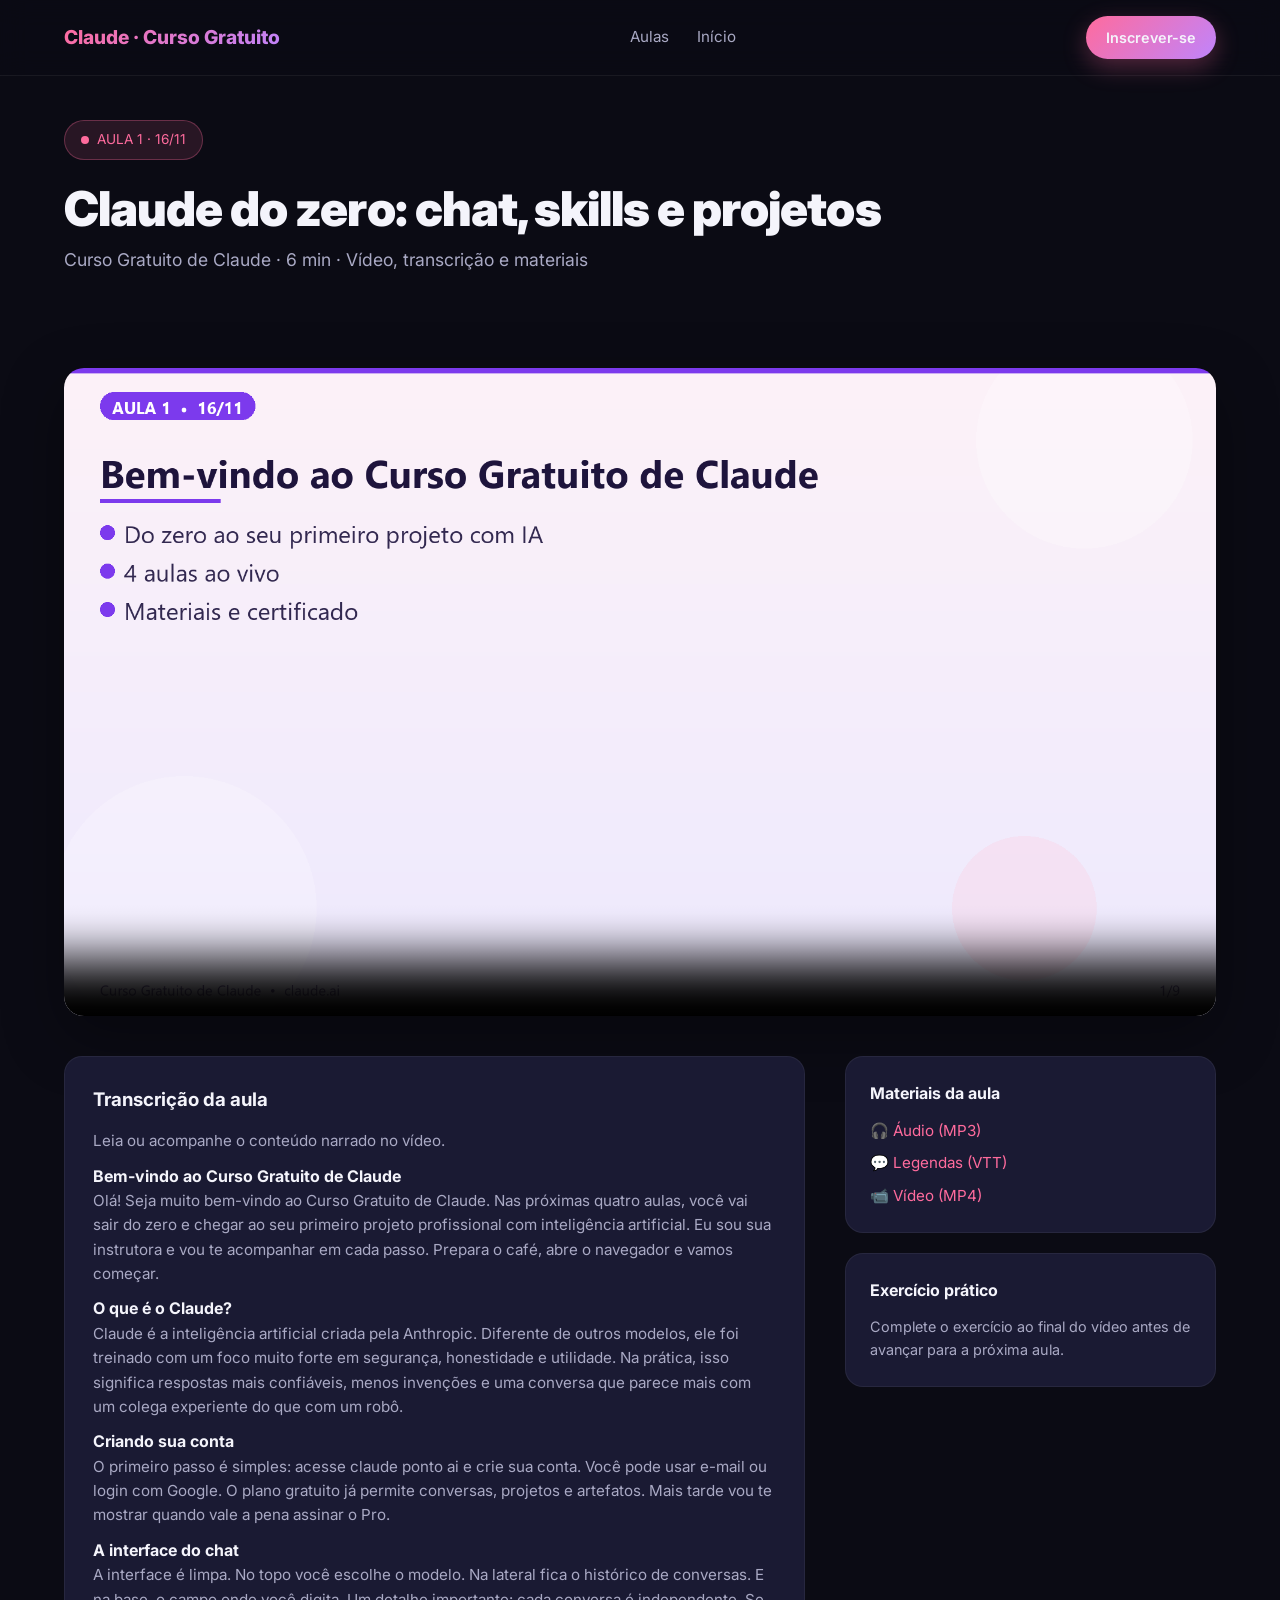
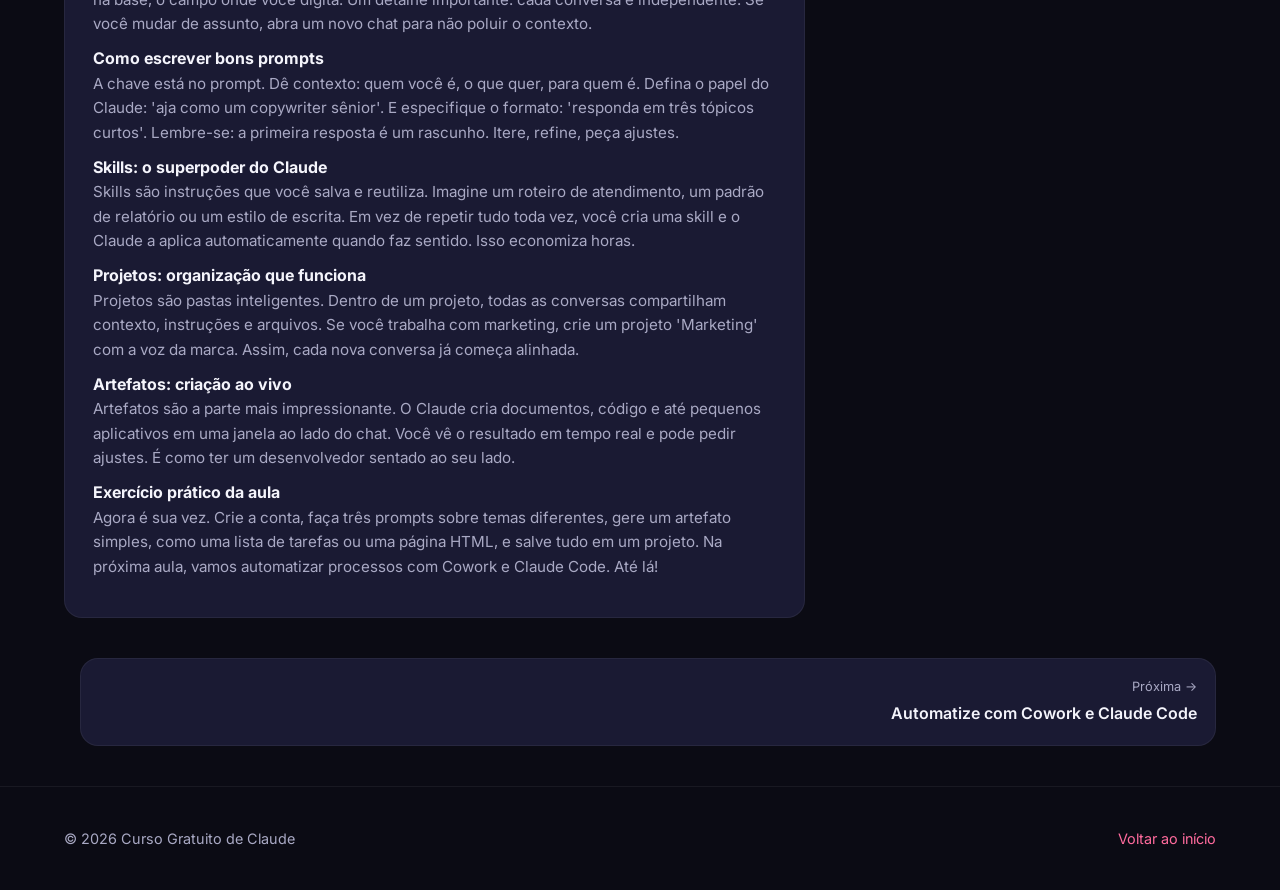
==== aulas/aula-1.html @ dc74bb90 "Curso Gratuito de Claude: site, aulas, videos, audio, legendas" ====
<!DOCTYPE html>
<html lang="pt-BR">
<head>
<meta charset="UTF-8">
<meta name="viewport" content="width=device-width,initial-scale=1">
<title>Aula 1 — Claude do zero: chat, skills e projetos | Curso Gratuito de Claude</title>
<meta name="description" content="Claude do zero: chat, skills e projetos. Aula 1 do Curso Gratuito de Claude.">
<meta name="robots" content="index,follow">
<link rel="canonical" href="https://marcosantoniosantos.github.io/curso-claude/aulas/aula-1.html">
<link rel="preconnect" href="https://fonts.googleapis.com">
<link rel="preconnect" href="https://fonts.gstatic.com" crossorigin>
<link href="https://fonts.googleapis.com/css2?family=Inter:wght@400;500;600;700;800;900&display=swap" rel="stylesheet">
<link rel="stylesheet" href="../assets/css/style.css">
</head>
<body>
<nav>
  <div class="inner">
    <a class="logo" href="../index.html">Claude · Curso Gratuito</a>
    <div class="nav-links">
      <a href="../index.html#aulas">Aulas</a>
      <a href="../index.html">Início</a>
    </div>
    <a class="nav-cta" href="../index.html#inscricao">Inscrever-se</a>
  </div>
</nav>

<section class="aula-hero">
  <div class="container">
    <div class="badge"><span class="dot"></span>AULA 1 · 16/11</div>
    <h1>Claude do zero: chat, skills e projetos</h1>
    <p class="sub">Curso Gratuito de Claude · 6 min · Vídeo, transcrição e materiais</p>
  </div>
</section>

<div class="container">
  <div class="player-wrap">
    <video controls preload="metadata" poster="../assets/images/aula-1/slide-00.png">
      <source src="../videos/aula-1.mp4" type="video/mp4">
      <track kind="subtitles" src="../legendas/aula-1.vtt" srclang="pt" label="Português" default>
      Seu navegador não suporta vídeo HTML5.
    </video>
  </div>

  <div class="aula-body">
    <div>
      <div class="transcript">
        <h3>Transcrição da aula</h3>
        <p>Leia ou acompanhe o conteúdo narrado no vídeo.</p>
        <div class='t-slide'><strong>Bem-vindo ao Curso Gratuito de Claude</strong><p>Olá! Seja muito bem-vindo ao Curso Gratuito de Claude. Nas próximas quatro aulas, você vai sair do zero e chegar ao seu primeiro projeto profissional com inteligência artificial. Eu sou sua instrutora e vou te acompanhar em cada passo. Prepara o café, abre o navegador e vamos começar.</p></div>
<div class='t-slide'><strong>O que é o Claude?</strong><p>Claude é a inteligência artificial criada pela Anthropic. Diferente de outros modelos, ele foi treinado com um foco muito forte em segurança, honestidade e utilidade. Na prática, isso significa respostas mais confiáveis, menos invenções e uma conversa que parece mais com um colega experiente do que com um robô.</p></div>
<div class='t-slide'><strong>Criando sua conta</strong><p>O primeiro passo é simples: acesse claude ponto ai e crie sua conta. Você pode usar e-mail ou login com Google. O plano gratuito já permite conversas, projetos e artefatos. Mais tarde vou te mostrar quando vale a pena assinar o Pro.</p></div>
<div class='t-slide'><strong>A interface do chat</strong><p>A interface é limpa. No topo você escolhe o modelo. Na lateral fica o histórico de conversas. E na base, o campo onde você digita. Um detalhe importante: cada conversa é independente. Se você mudar de assunto, abra um novo chat para não poluir o contexto.</p></div>
<div class='t-slide'><strong>Como escrever bons prompts</strong><p>A chave está no prompt. Dê contexto: quem você é, o que quer, para quem é. Defina o papel do Claude: 'aja como um copywriter sênior'. E especifique o formato: 'responda em três tópicos curtos'. Lembre-se: a primeira resposta é um rascunho. Itere, refine, peça ajustes.</p></div>
<div class='t-slide'><strong>Skills: o superpoder do Claude</strong><p>Skills são instruções que você salva e reutiliza. Imagine um roteiro de atendimento, um padrão de relatório ou um estilo de escrita. Em vez de repetir tudo toda vez, você cria uma skill e o Claude a aplica automaticamente quando faz sentido. Isso economiza horas.</p></div>
<div class='t-slide'><strong>Projetos: organização que funciona</strong><p>Projetos são pastas inteligentes. Dentro de um projeto, todas as conversas compartilham contexto, instruções e arquivos. Se você trabalha com marketing, crie um projeto 'Marketing' com a voz da marca. Assim, cada nova conversa já começa alinhada.</p></div>
<div class='t-slide'><strong>Artefatos: criação ao vivo</strong><p>Artefatos são a parte mais impressionante. O Claude cria documentos, código e até pequenos aplicativos em uma janela ao lado do chat. Você vê o resultado em tempo real e pode pedir ajustes. É como ter um desenvolvedor sentado ao seu lado.</p></div>
<div class='t-slide'><strong>Exercício prático da aula</strong><p>Agora é sua vez. Crie a conta, faça três prompts sobre temas diferentes, gere um artefato simples, como uma lista de tarefas ou uma página HTML, e salve tudo em um projeto. Na próxima aula, vamos automatizar processos com Cowork e Claude Code. Até lá!</p></div>
      </div>
    </div>
    <aside class="sidebar">
      <div class="card">
        <h4>Materiais da aula</h4>
        <a class="link" href="../audio/aula-1.mp3" download>🎧 Áudio (MP3)</a>
        <a class="link" href="../legendas/aula-1.vtt" download>💬 Legendas (VTT)</a>
        <a class="link" href="../videos/aula-1.mp4" download>📹 Vídeo (MP4)</a>
      </div>
      <div class="card">
        <h4>Exercício prático</h4>
        <p style="color:var(--muted);font-size:.9rem">Complete o exercício ao final do vídeo antes de avançar para a próxima aula.</p>
      </div>
    </aside>
  </div>

  <div class="nav-aulas">
    <div></div>
    <a href="aula-2.html" style="text-align:right"><div class="label">Próxima →</div><div class="title">Automatize com Cowork e Claude Code</div></a>
  </div>
</div>

<footer>
  <div class="container inner">
    <div>© 2026 Curso Gratuito de Claude</div>
    <div><a href="../index.html" style="color:var(--accent)">Voltar ao início</a></div>
  </div>
</footer>
</body>
</html>
---- assets/css/style.css ----
:root{
  --bg:#0b0b14;
  --bg2:#13132a;
  --card:#1a1a33;
  --text:#f4f4fb;
  --muted:#a9a9c4;
  --accent:#ff6b9d;
  --accent2:#c084fc;
  --accent3:#fbbf24;
  --grad:linear-gradient(135deg,#ff6b9d,#c084fc);
  --grad2:linear-gradient(135deg,#fbbf24,#ff6b9d);
  --radius:18px;
  --shadow:0 20px 60px rgba(0,0,0,.35);
}
*{box-sizing:border-box;margin:0;padding:0}
html{scroll-behavior:smooth}
body{
  font-family:'Inter',system-ui,-apple-system,sans-serif;
  background:var(--bg);
  color:var(--text);
  line-height:1.6;
  overflow-x:hidden;
}
a{color:inherit;text-decoration:none}
img,video{max-width:100%;display:block}
.container{max-width:1200px;margin:0 auto;padding:0 24px}

/* Nav */
nav{
  position:fixed;top:0;left:0;right:0;z-index:50;
  backdrop-filter:blur(14px);
  background:rgba(11,11,20,.7);
  border-bottom:1px solid rgba(255,255,255,.06);
}
nav .inner{display:flex;align-items:center;justify-content:space-between;padding:16px 24px;max-width:1200px;margin:0 auto}
.logo{font-weight:800;font-size:1.2rem;background:var(--grad);-webkit-background-clip:text;background-clip:text;color:transparent}
.nav-links{display:flex;gap:28px;font-size:.95rem;color:var(--muted)}
.nav-links a:hover{color:var(--text)}
.nav-cta{background:var(--grad);padding:10px 20px;border-radius:999px;font-weight:600;font-size:.9rem;box-shadow:0 8px 24px rgba(255,107,157,.3)}

/* Hero */
.hero{padding:140px 0 80px;position:relative}
.hero::before{
  content:'';position:absolute;inset:0;
  background:radial-gradient(800px 500px at 20% 10%,rgba(255,107,157,.25),transparent 60%),
            radial-gradient(700px 400px at 80% 30%,rgba(192,132,252,.2),transparent 60%);
  pointer-events:none;
}
.hero-grid{display:grid;grid-template-columns:1.1fr 1fr;gap:60px;align-items:center}
.badge{
  display:inline-flex;align-items:center;gap:8px;
  background:rgba(255,107,157,.12);border:1px solid rgba(255,107,157,.3);
  padding:8px 16px;border-radius:999px;font-size:.85rem;color:var(--accent);
  margin-bottom:24px;
}
.badge .dot{width:8px;height:8px;border-radius:50%;background:var(--accent);animation:pulse 1.6s infinite}
@keyframes pulse{0%,100%{opacity:1;transform:scale(1)}50%{opacity:.5;transform:scale(1.4)}}
h1{font-size:clamp(2.4rem,5vw,4rem);line-height:1.05;font-weight:900;letter-spacing:-.02em;margin-bottom:20px}
h1 .grad{background:var(--grad);-webkit-background-clip:text;background-clip:text;color:transparent}
.hero p{font-size:1.15rem;color:var(--muted);max-width:520px;margin-bottom:32px}
.hero-actions{display:flex;gap:14px;flex-wrap:wrap}
.btn{display:inline-flex;align-items:center;gap:8px;padding:14px 26px;border-radius:999px;font-weight:600;transition:.25s;cursor:pointer;border:none;font-size:1rem}
.btn-primary{background:var(--grad);color:#fff;box-shadow:0 12px 32px rgba(255,107,157,.35)}
.btn-primary:hover{transform:translateY(-2px);box-shadow:0 16px 40px rgba(255,107,157,.45)}
.btn-ghost{background:rgba(255,255,255,.06);border:1px solid rgba(255,255,255,.12);color:var(--text)}
.btn-ghost:hover{background:rgba(255,255,255,.1)}
.hero-card{
  background:linear-gradient(160deg,rgba(255,255,255,.08),rgba(255,255,255,.02));
  border:1px solid rgba(255,255,255,.1);
  border-radius:24px;padding:28px;box-shadow:var(--shadow);position:relative;overflow:hidden;
}
.hero-card .thumb{
  aspect-ratio:16/9;border-radius:14px;background:var(--grad);
  display:flex;align-items:center;justify-content:center;font-size:4rem;margin-bottom:18px;
  position:relative;overflow:hidden;
}
.hero-card .thumb::after{content:'';position:absolute;inset:0;background:linear-gradient(135deg,transparent,rgba(0,0,0,.25))}
.hero-card h3{font-size:1.2rem;margin-bottom:6px}
.hero-card p{color:var(--muted);font-size:.95rem}

/* Stats */
.stats{display:grid;grid-template-columns:repeat(4,1fr);gap:20px;margin:60px 0}
.stat{background:var(--card);border:1px solid rgba(255,255,255,.06);border-radius:var(--radius);padding:24px;text-align:center}
.stat .num{font-size:2.4rem;font-weight:900;background:var(--grad);-webkit-background-clip:text;background-clip:text;color:transparent}
.stat .label{color:var(--muted);font-size:.9rem;margin-top:4px}

/* Section */
section{padding:80px 0}
.section-head{text-align:center;margin-bottom:50px}
.section-head .eyebrow{color:var(--accent);font-weight:600;font-size:.9rem;letter-spacing:.1em;text-transform:uppercase;margin-bottom:10px}
.section-head h2{font-size:clamp(1.8rem,3.5vw,2.8rem);font-weight:800;margin-bottom:14px}
.section-head p{color:var(--muted);max-width:640px;margin:0 auto}

/* Aulas grid */
.aulas-grid{display:grid;grid-template-columns:repeat(2,1fr);gap:24px}
.aula-card{
  background:var(--card);border:1px solid rgba(255,255,255,.06);border-radius:var(--radius);
  padding:28px;transition:.3s;position:relative;overflow:hidden;cursor:pointer;
}
.aula-card:hover{transform:translateY(-6px);border-color:rgba(255,107,157,.4);box-shadow:0 20px 50px rgba(255,107,157,.15)}
.aula-card .num{font-size:.85rem;color:var(--accent);font-weight:700;letter-spacing:.1em;margin-bottom:8px}
.aula-card h3{font-size:1.35rem;font-weight:700;margin-bottom:10px}
.aula-card p{color:var(--muted);font-size:.95rem;margin-bottom:16px}
.aula-card .meta{display:flex;gap:14px;font-size:.85rem;color:var(--muted)}
.aula-card .meta span{display:flex;align-items:center;gap:6px}
.aula-card .arrow{position:absolute;right:24px;bottom:24px;font-size:1.4rem;opacity:.4;transition:.3s}
.aula-card:hover .arrow{opacity:1;transform:translateX(4px)}

/* Features */
.features{display:grid;grid-template-columns:repeat(3,1fr);gap:24px}
.feature{background:var(--card);border:1px solid rgba(255,255,255,.06);border-radius:var(--radius);padding:30px;transition:.3s}
.feature:hover{border-color:rgba(192,132,252,.4)}
.feature .icon{width:52px;height:52px;border-radius:14px;background:var(--grad);display:flex;align-items:center;justify-content:center;font-size:1.5rem;margin-bottom:18px}
.feature h3{font-size:1.15rem;margin-bottom:8px}
.feature p{color:var(--muted);font-size:.95rem}

/* CTA */
.cta{background:linear-gradient(135deg,rgba(255,107,157,.15),rgba(192,132,252,.15));border:1px solid rgba(255,255,255,.1);border-radius:28px;padding:60px;text-align:center;margin:40px 0}
.cta h2{font-size:clamp(1.8rem,3vw,2.6rem);margin-bottom:14px}
.cta p{color:var(--muted);max-width:560px;margin:0 auto 28px}

/* Footer */
footer{padding:40px 0;border-top:1px solid rgba(255,255,255,.06);color:var(--muted);font-size:.9rem}
footer .inner{display:flex;justify-content:space-between;flex-wrap:wrap;gap:16px}

/* Aula page */
.aula-hero{padding:120px 0 40px}
.aula-hero h1{font-size:clamp(2rem,4vw,3rem);margin-bottom:12px}
.aula-hero .sub{color:var(--muted);font-size:1.1rem;margin-bottom:24px}
.player-wrap{background:#000;border-radius:20px;overflow:hidden;box-shadow:var(--shadow);margin:30px 0}
.player-wrap video{width:100%;display:block}
.aula-body{display:grid;grid-template-columns:2fr 1fr;gap:40px;margin:40px 0}
.transcript{background:var(--card);border:1px solid rgba(255,255,255,.06);border-radius:var(--radius);padding:28px}
.transcript h3{margin-bottom:14px}
.transcript p{color:var(--muted);font-size:.95rem;margin-bottom:10px}
.transcript details{margin-top:16px}
.transcript summary{cursor:pointer;color:var(--accent);font-weight:600}
.sidebar{display:flex;flex-direction:column;gap:20px}
.card{background:var(--card);border:1px solid rgba(255,255,255,.06);border-radius:var(--radius);padding:24px}
.card h4{margin-bottom:12px}
.card a.link{display:flex;align-items:center;gap:8px;color:var(--accent);font-size:.95rem;margin-top:8px}
.nav-aulas{display:flex;justify-content:space-between;margin:40px 0;gap:16px}
.nav-aulas a{flex:1;background:var(--card);border:1px solid rgba(255,255,255,.06);border-radius:var(--radius);padding:18px;transition:.3s}
.nav-aulas a:hover{border-color:rgba(255,107,157,.4)}
.nav-aulas .label{font-size:.8rem;color:var(--muted)}
.nav-aulas .title{font-weight:600;margin-top:4px}

@media(max-width:900px){
  .hero-grid{grid-template-columns:1fr}
  .aulas-grid{grid-template-columns:1fr}
  .features{grid-template-columns:1fr}
  .stats{grid-template-columns:repeat(2,1fr)}
  .aula-body{grid-template-columns:1fr}
  .nav-links{display:none}
}
@media(max-width:600px){
  .stats{grid-template-columns:1fr}
  .hero{padding:120px 0 60px}
}
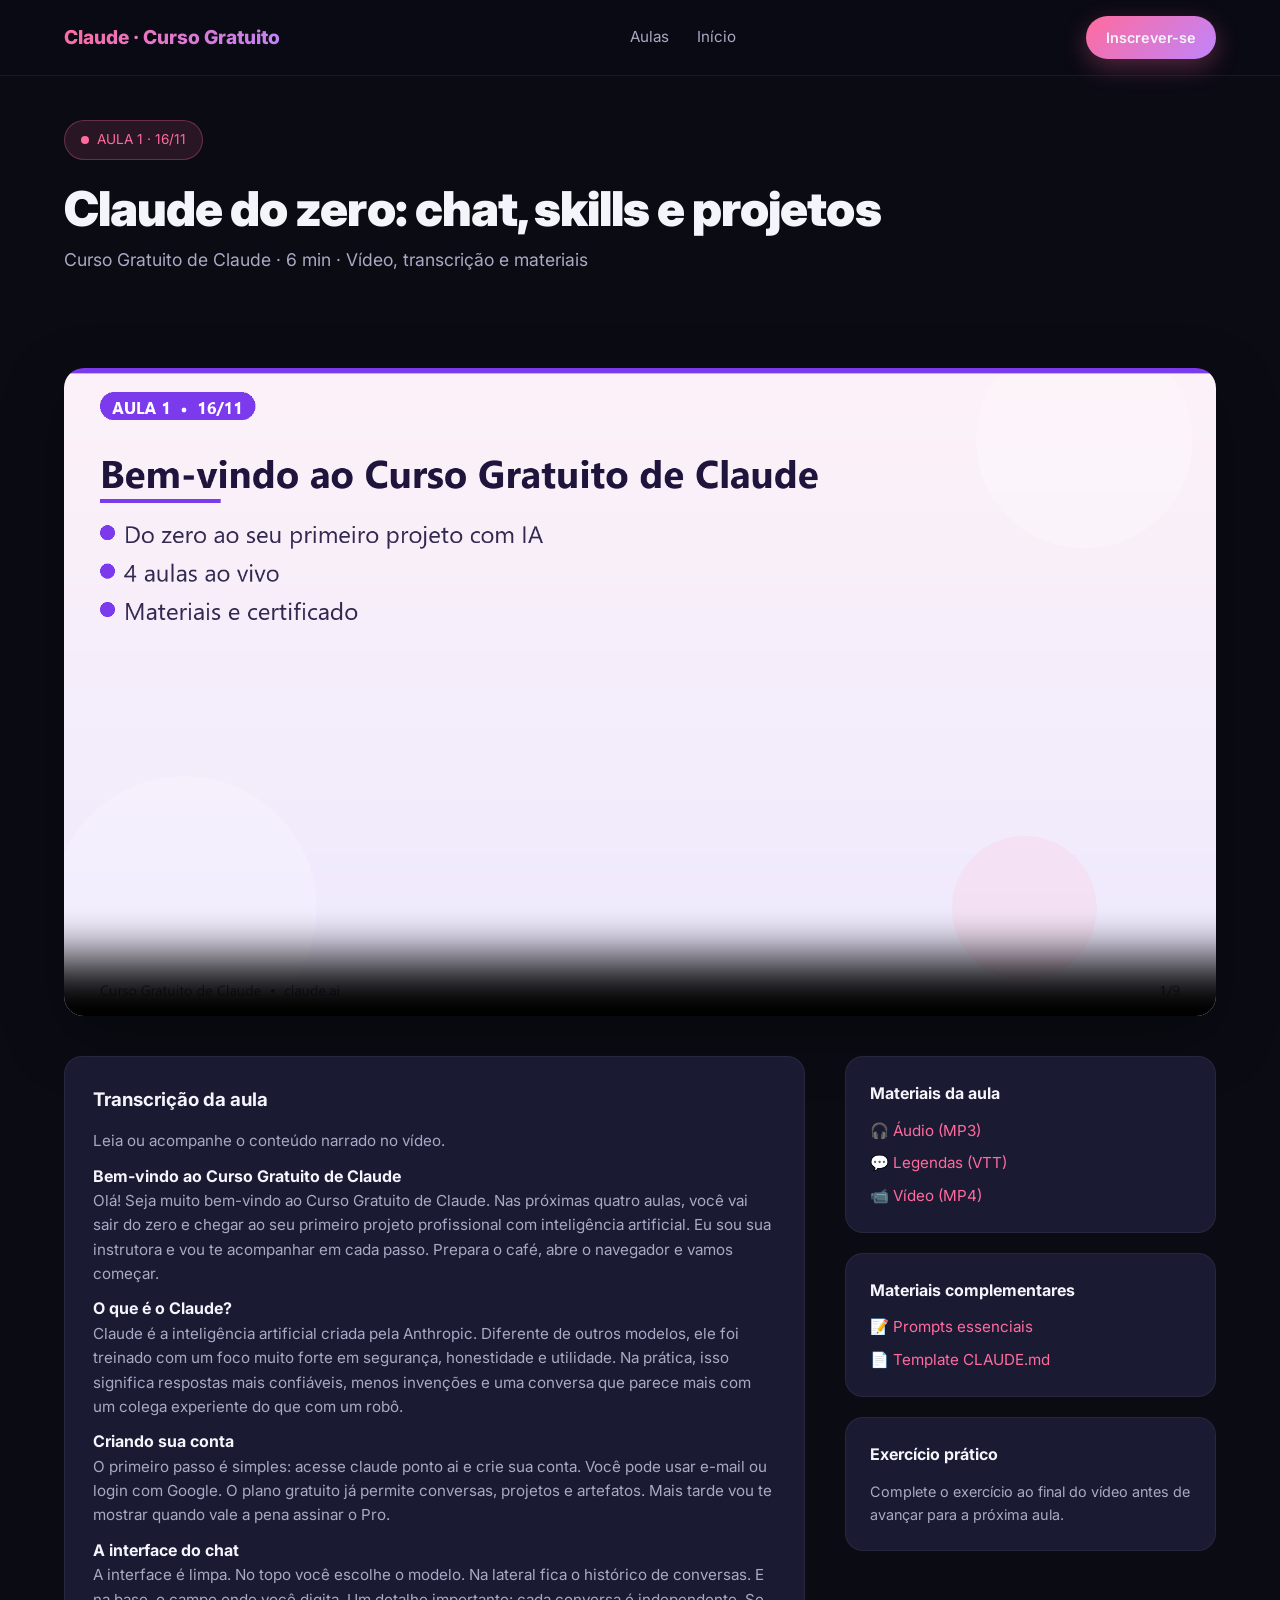
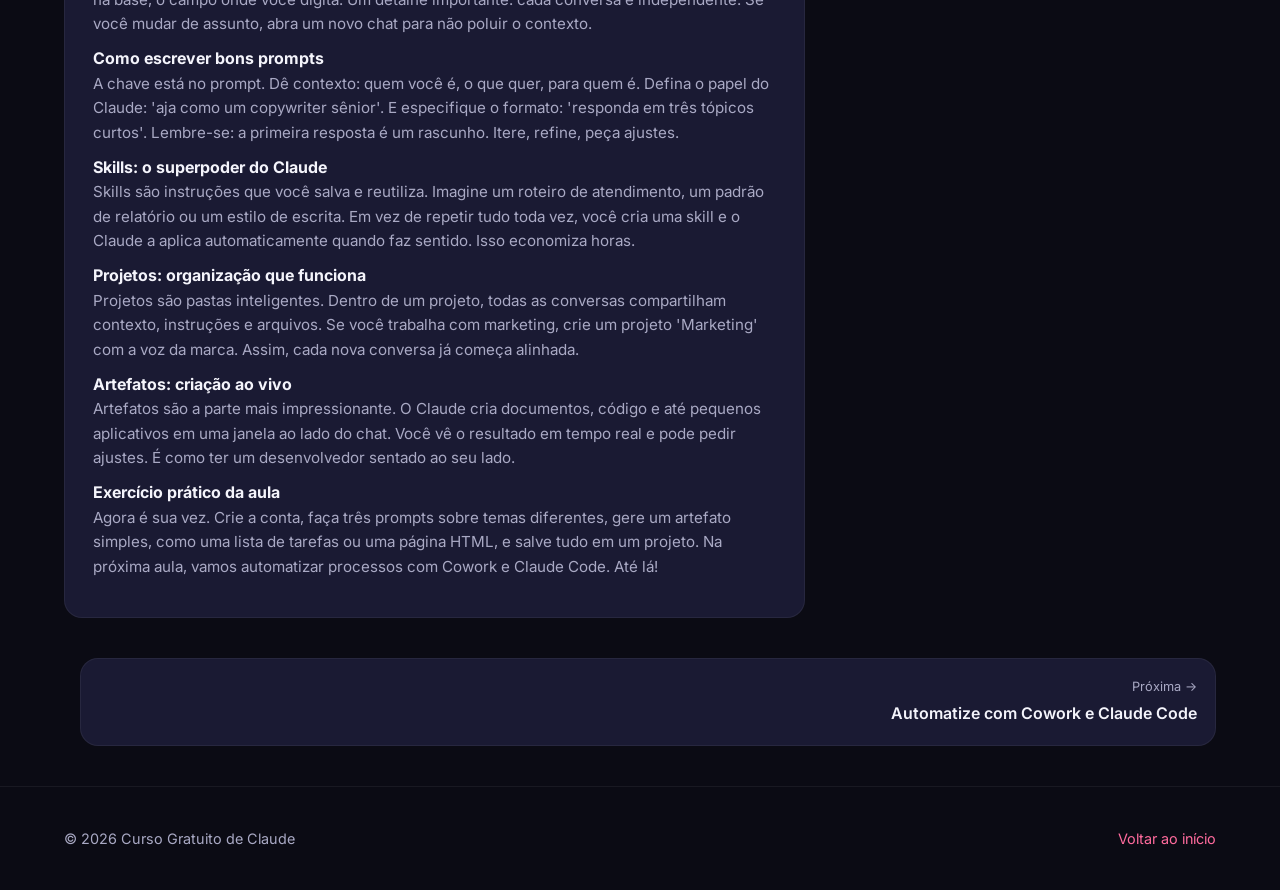
==== commit 29084c56: "Adiciona materiais complementares nas aulas" ====
--- a/aulas/aula-1.html
+++ b/aulas/aula-1.html
@@ -65,6 +65,11 @@
         <a class="link" href="../videos/aula-1.mp4" download>📹 Vídeo (MP4)</a>
       </div>
       <div class="card">
+        <h4>Materiais complementares</h4>
+        <a class="link" href="../materiais/prompts-essenciais.md">📝 Prompts essenciais</a>
+        <a class="link" href="../materiais/CLAUDE.md.template">📄 Template CLAUDE.md</a>
+      </div>
+      <div class="card">
         <h4>Exercício prático</h4>
         <p style="color:var(--muted);font-size:.9rem">Complete o exercício ao final do vídeo antes de avançar para a próxima aula.</p>
       </div>
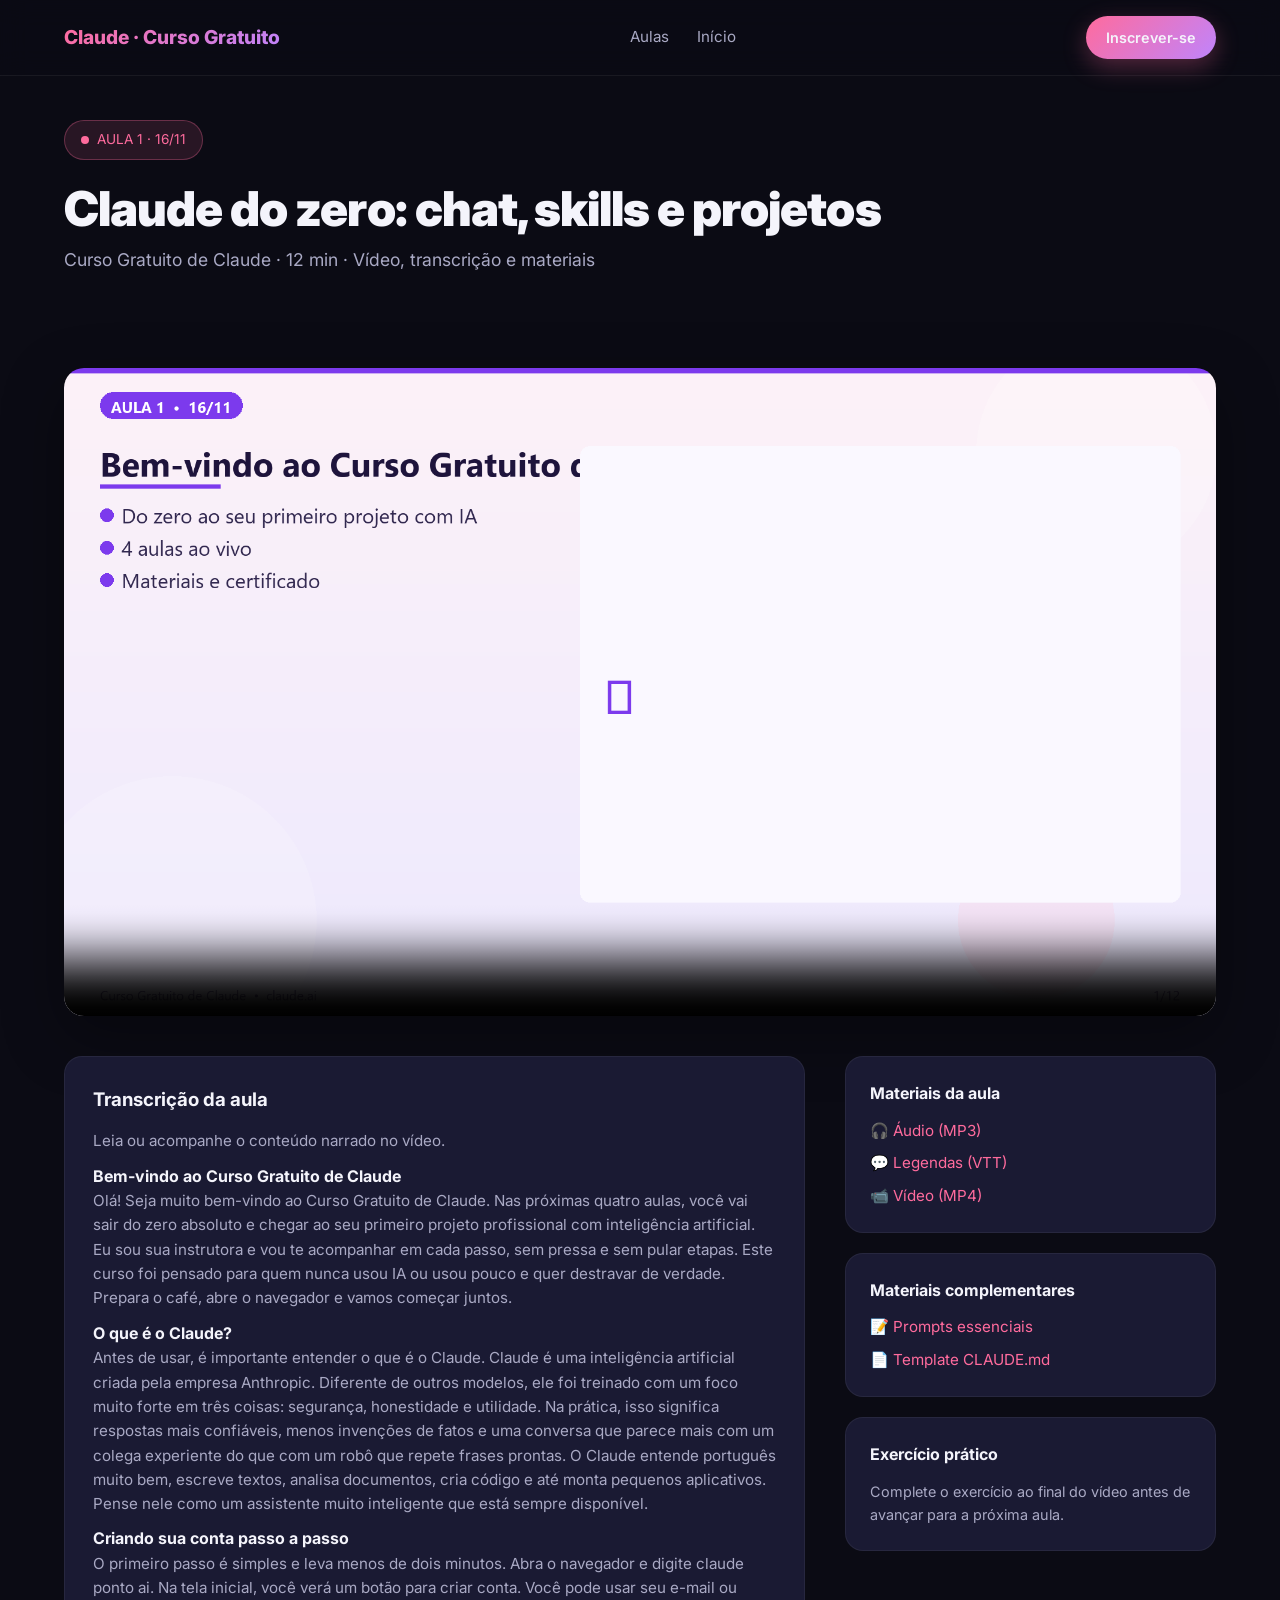
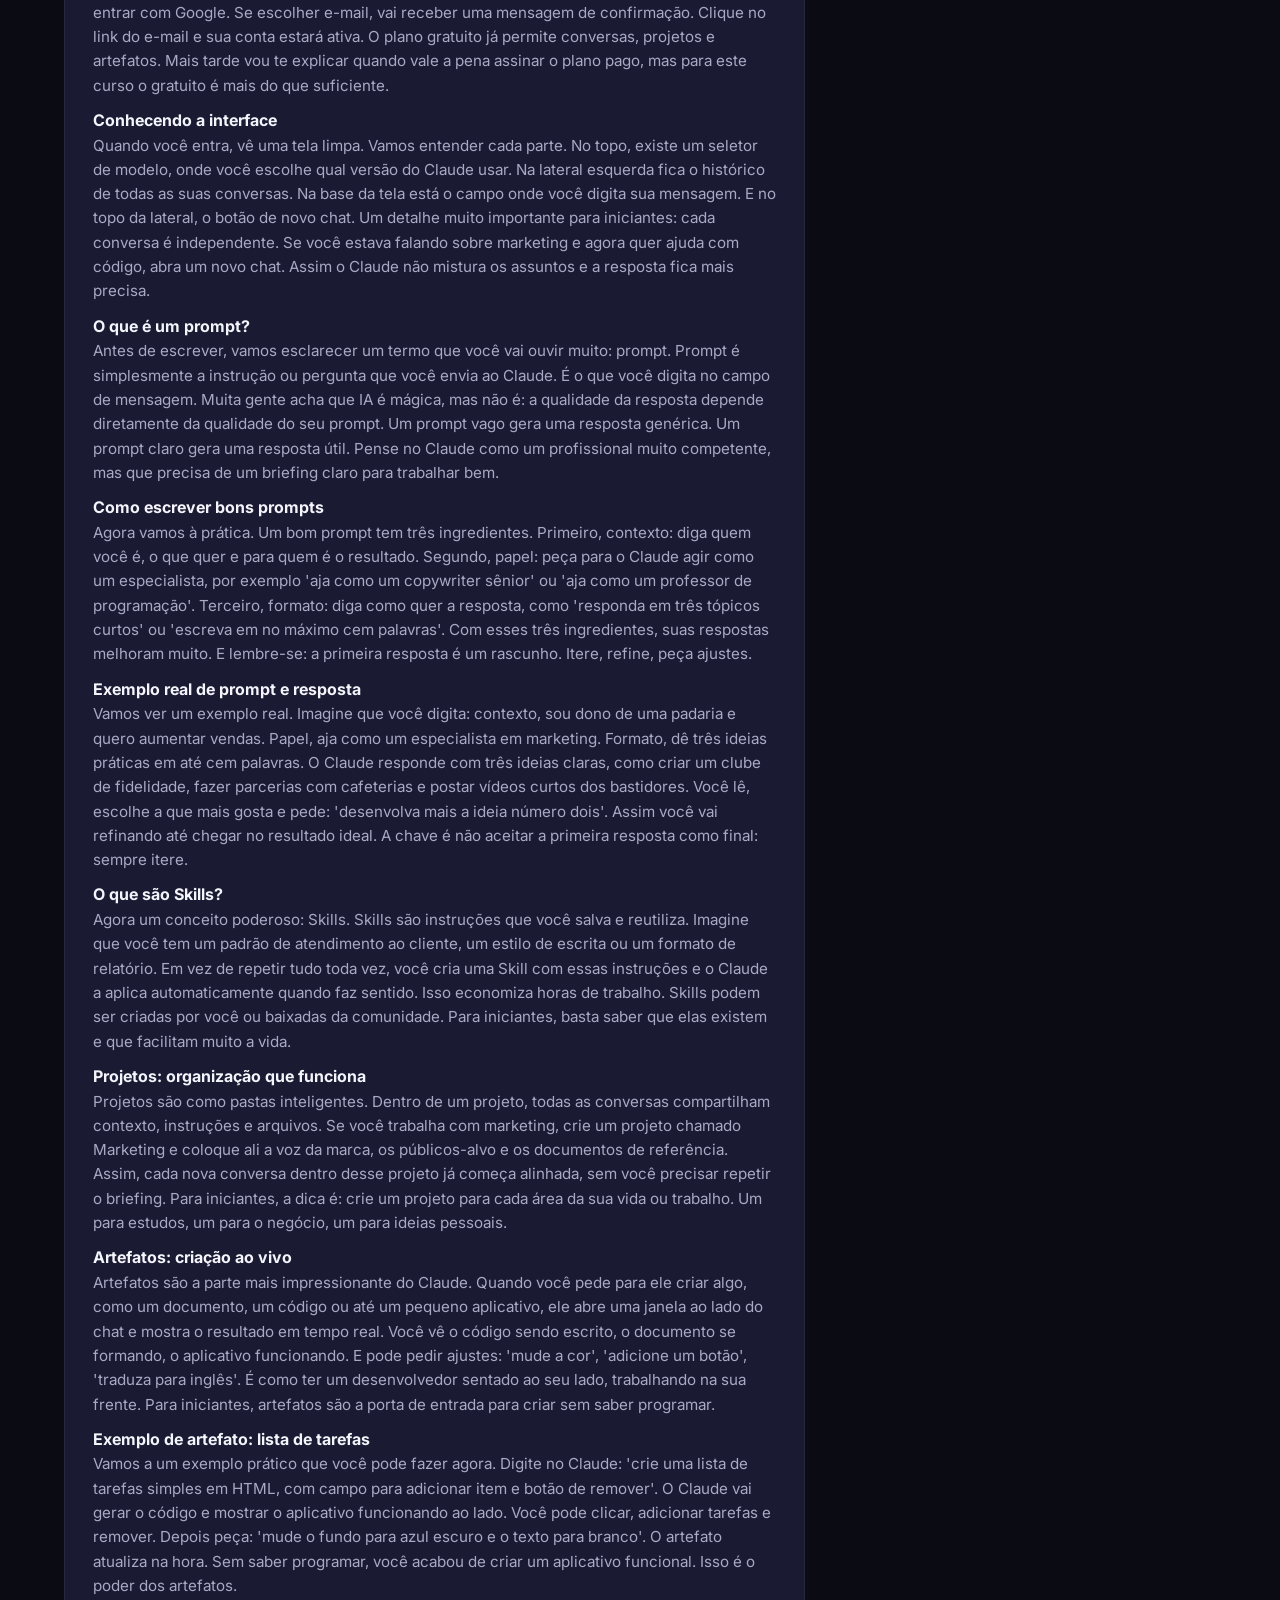
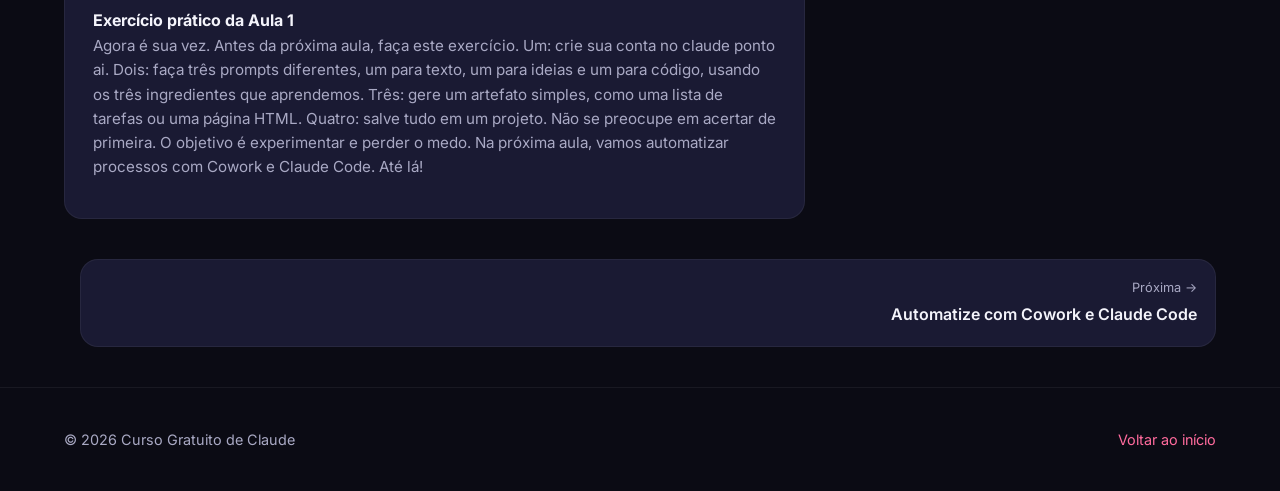
==== commit 8c4790fc: "Aulas expandidas: roteiro didatico, slides com exemplos visuais, maior duracao" ====
--- a/aulas/aula-1.html
+++ b/aulas/aula-1.html
@@ -28,7 +28,7 @@
   <div class="container">
     <div class="badge"><span class="dot"></span>AULA 1 · 16/11</div>
     <h1>Claude do zero: chat, skills e projetos</h1>
-    <p class="sub">Curso Gratuito de Claude · 6 min · Vídeo, transcrição e materiais</p>
+    <p class="sub">Curso Gratuito de Claude · 12 min · Vídeo, transcrição e materiais</p>
   </div>
 </section>
 
@@ -46,15 +46,18 @@
       <div class="transcript">
         <h3>Transcrição da aula</h3>
         <p>Leia ou acompanhe o conteúdo narrado no vídeo.</p>
-        <div class='t-slide'><strong>Bem-vindo ao Curso Gratuito de Claude</strong><p>Olá! Seja muito bem-vindo ao Curso Gratuito de Claude. Nas próximas quatro aulas, você vai sair do zero e chegar ao seu primeiro projeto profissional com inteligência artificial. Eu sou sua instrutora e vou te acompanhar em cada passo. Prepara o café, abre o navegador e vamos começar.</p></div>
-<div class='t-slide'><strong>O que é o Claude?</strong><p>Claude é a inteligência artificial criada pela Anthropic. Diferente de outros modelos, ele foi treinado com um foco muito forte em segurança, honestidade e utilidade. Na prática, isso significa respostas mais confiáveis, menos invenções e uma conversa que parece mais com um colega experiente do que com um robô.</p></div>
-<div class='t-slide'><strong>Criando sua conta</strong><p>O primeiro passo é simples: acesse claude ponto ai e crie sua conta. Você pode usar e-mail ou login com Google. O plano gratuito já permite conversas, projetos e artefatos. Mais tarde vou te mostrar quando vale a pena assinar o Pro.</p></div>
-<div class='t-slide'><strong>A interface do chat</strong><p>A interface é limpa. No topo você escolhe o modelo. Na lateral fica o histórico de conversas. E na base, o campo onde você digita. Um detalhe importante: cada conversa é independente. Se você mudar de assunto, abra um novo chat para não poluir o contexto.</p></div>
-<div class='t-slide'><strong>Como escrever bons prompts</strong><p>A chave está no prompt. Dê contexto: quem você é, o que quer, para quem é. Defina o papel do Claude: 'aja como um copywriter sênior'. E especifique o formato: 'responda em três tópicos curtos'. Lembre-se: a primeira resposta é um rascunho. Itere, refine, peça ajustes.</p></div>
-<div class='t-slide'><strong>Skills: o superpoder do Claude</strong><p>Skills são instruções que você salva e reutiliza. Imagine um roteiro de atendimento, um padrão de relatório ou um estilo de escrita. Em vez de repetir tudo toda vez, você cria uma skill e o Claude a aplica automaticamente quando faz sentido. Isso economiza horas.</p></div>
-<div class='t-slide'><strong>Projetos: organização que funciona</strong><p>Projetos são pastas inteligentes. Dentro de um projeto, todas as conversas compartilham contexto, instruções e arquivos. Se você trabalha com marketing, crie um projeto 'Marketing' com a voz da marca. Assim, cada nova conversa já começa alinhada.</p></div>
-<div class='t-slide'><strong>Artefatos: criação ao vivo</strong><p>Artefatos são a parte mais impressionante. O Claude cria documentos, código e até pequenos aplicativos em uma janela ao lado do chat. Você vê o resultado em tempo real e pode pedir ajustes. É como ter um desenvolvedor sentado ao seu lado.</p></div>
-<div class='t-slide'><strong>Exercício prático da aula</strong><p>Agora é sua vez. Crie a conta, faça três prompts sobre temas diferentes, gere um artefato simples, como uma lista de tarefas ou uma página HTML, e salve tudo em um projeto. Na próxima aula, vamos automatizar processos com Cowork e Claude Code. Até lá!</p></div>
+        <div class='t-slide'><strong>Bem-vindo ao Curso Gratuito de Claude</strong><p>Olá! Seja muito bem-vindo ao Curso Gratuito de Claude. Nas próximas quatro aulas, você vai sair do zero absoluto e chegar ao seu primeiro projeto profissional com inteligência artificial. Eu sou sua instrutora e vou te acompanhar em cada passo, sem pressa e sem pular etapas. Este curso foi pensado para quem nunca usou IA ou usou pouco e quer destravar de verdade. Prepara o café, abre o navegador e vamos começar juntos.</p></div>
+<div class='t-slide'><strong>O que é o Claude?</strong><p>Antes de usar, é importante entender o que é o Claude. Claude é uma inteligência artificial criada pela empresa Anthropic. Diferente de outros modelos, ele foi treinado com um foco muito forte em três coisas: segurança, honestidade e utilidade. Na prática, isso significa respostas mais confiáveis, menos invenções de fatos e uma conversa que parece mais com um colega experiente do que com um robô que repete frases prontas. O Claude entende português muito bem, escreve textos, analisa documentos, cria código e até monta pequenos aplicativos. Pense nele como um assistente muito inteligente que está sempre disponível.</p></div>
+<div class='t-slide'><strong>Criando sua conta passo a passo</strong><p>O primeiro passo é simples e leva menos de dois minutos. Abra o navegador e digite claude ponto ai. Na tela inicial, você verá um botão para criar conta. Você pode usar seu e-mail ou entrar com Google. Se escolher e-mail, vai receber uma mensagem de confirmação. Clique no link do e-mail e sua conta estará ativa. O plano gratuito já permite conversas, projetos e artefatos. Mais tarde vou te explicar quando vale a pena assinar o plano pago, mas para este curso o gratuito é mais do que suficiente.</p></div>
+<div class='t-slide'><strong>Conhecendo a interface</strong><p>Quando você entra, vê uma tela limpa. Vamos entender cada parte. No topo, existe um seletor de modelo, onde você escolhe qual versão do Claude usar. Na lateral esquerda fica o histórico de todas as suas conversas. Na base da tela está o campo onde você digita sua mensagem. E no topo da lateral, o botão de novo chat. Um detalhe muito importante para iniciantes: cada conversa é independente. Se você estava falando sobre marketing e agora quer ajuda com código, abra um novo chat. Assim o Claude não mistura os assuntos e a resposta fica mais precisa.</p></div>
+<div class='t-slide'><strong>O que é um prompt?</strong><p>Antes de escrever, vamos esclarecer um termo que você vai ouvir muito: prompt. Prompt é simplesmente a instrução ou pergunta que você envia ao Claude. É o que você digita no campo de mensagem. Muita gente acha que IA é mágica, mas não é: a qualidade da resposta depende diretamente da qualidade do seu prompt. Um prompt vago gera uma resposta genérica. Um prompt claro gera uma resposta útil. Pense no Claude como um profissional muito competente, mas que precisa de um briefing claro para trabalhar bem.</p></div>
+<div class='t-slide'><strong>Como escrever bons prompts</strong><p>Agora vamos à prática. Um bom prompt tem três ingredientes. Primeiro, contexto: diga quem você é, o que quer e para quem é o resultado. Segundo, papel: peça para o Claude agir como um especialista, por exemplo 'aja como um copywriter sênior' ou 'aja como um professor de programação'. Terceiro, formato: diga como quer a resposta, como 'responda em três tópicos curtos' ou 'escreva em no máximo cem palavras'. Com esses três ingredientes, suas respostas melhoram muito. E lembre-se: a primeira resposta é um rascunho. Itere, refine, peça ajustes.</p></div>
+<div class='t-slide'><strong>Exemplo real de prompt e resposta</strong><p>Vamos ver um exemplo real. Imagine que você digita: contexto, sou dono de uma padaria e quero aumentar vendas. Papel, aja como um especialista em marketing. Formato, dê três ideias práticas em até cem palavras. O Claude responde com três ideias claras, como criar um clube de fidelidade, fazer parcerias com cafeterias e postar vídeos curtos dos bastidores. Você lê, escolhe a que mais gosta e pede: 'desenvolva mais a ideia número dois'. Assim você vai refinando até chegar no resultado ideal. A chave é não aceitar a primeira resposta como final: sempre itere.</p></div>
+<div class='t-slide'><strong>O que são Skills?</strong><p>Agora um conceito poderoso: Skills. Skills são instruções que você salva e reutiliza. Imagine que você tem um padrão de atendimento ao cliente, um estilo de escrita ou um formato de relatório. Em vez de repetir tudo toda vez, você cria uma Skill com essas instruções e o Claude a aplica automaticamente quando faz sentido. Isso economiza horas de trabalho. Skills podem ser criadas por você ou baixadas da comunidade. Para iniciantes, basta saber que elas existem e que facilitam muito a vida.</p></div>
+<div class='t-slide'><strong>Projetos: organização que funciona</strong><p>Projetos são como pastas inteligentes. Dentro de um projeto, todas as conversas compartilham contexto, instruções e arquivos. Se você trabalha com marketing, crie um projeto chamado Marketing e coloque ali a voz da marca, os públicos-alvo e os documentos de referência. Assim, cada nova conversa dentro desse projeto já começa alinhada, sem você precisar repetir o briefing. Para iniciantes, a dica é: crie um projeto para cada área da sua vida ou trabalho. Um para estudos, um para o negócio, um para ideias pessoais.</p></div>
+<div class='t-slide'><strong>Artefatos: criação ao vivo</strong><p>Artefatos são a parte mais impressionante do Claude. Quando você pede para ele criar algo, como um documento, um código ou até um pequeno aplicativo, ele abre uma janela ao lado do chat e mostra o resultado em tempo real. Você vê o código sendo escrito, o documento se formando, o aplicativo funcionando. E pode pedir ajustes: 'mude a cor', 'adicione um botão', 'traduza para inglês'. É como ter um desenvolvedor sentado ao seu lado, trabalhando na sua frente. Para iniciantes, artefatos são a porta de entrada para criar sem saber programar.</p></div>
+<div class='t-slide'><strong>Exemplo de artefato: lista de tarefas</strong><p>Vamos a um exemplo prático que você pode fazer agora. Digite no Claude: 'crie uma lista de tarefas simples em HTML, com campo para adicionar item e botão de remover'. O Claude vai gerar o código e mostrar o aplicativo funcionando ao lado. Você pode clicar, adicionar tarefas e remover. Depois peça: 'mude o fundo para azul escuro e o texto para branco'. O artefato atualiza na hora. Sem saber programar, você acabou de criar um aplicativo funcional. Isso é o poder dos artefatos.</p></div>
+<div class='t-slide'><strong>Exercício prático da Aula 1</strong><p>Agora é sua vez. Antes da próxima aula, faça este exercício. Um: crie sua conta no claude ponto ai. Dois: faça três prompts diferentes, um para texto, um para ideias e um para código, usando os três ingredientes que aprendemos. Três: gere um artefato simples, como uma lista de tarefas ou uma página HTML. Quatro: salve tudo em um projeto. Não se preocupe em acertar de primeira. O objetivo é experimentar e perder o medo. Na próxima aula, vamos automatizar processos com Cowork e Claude Code. Até lá!</p></div>
       </div>
     </div>
     <aside class="sidebar">
